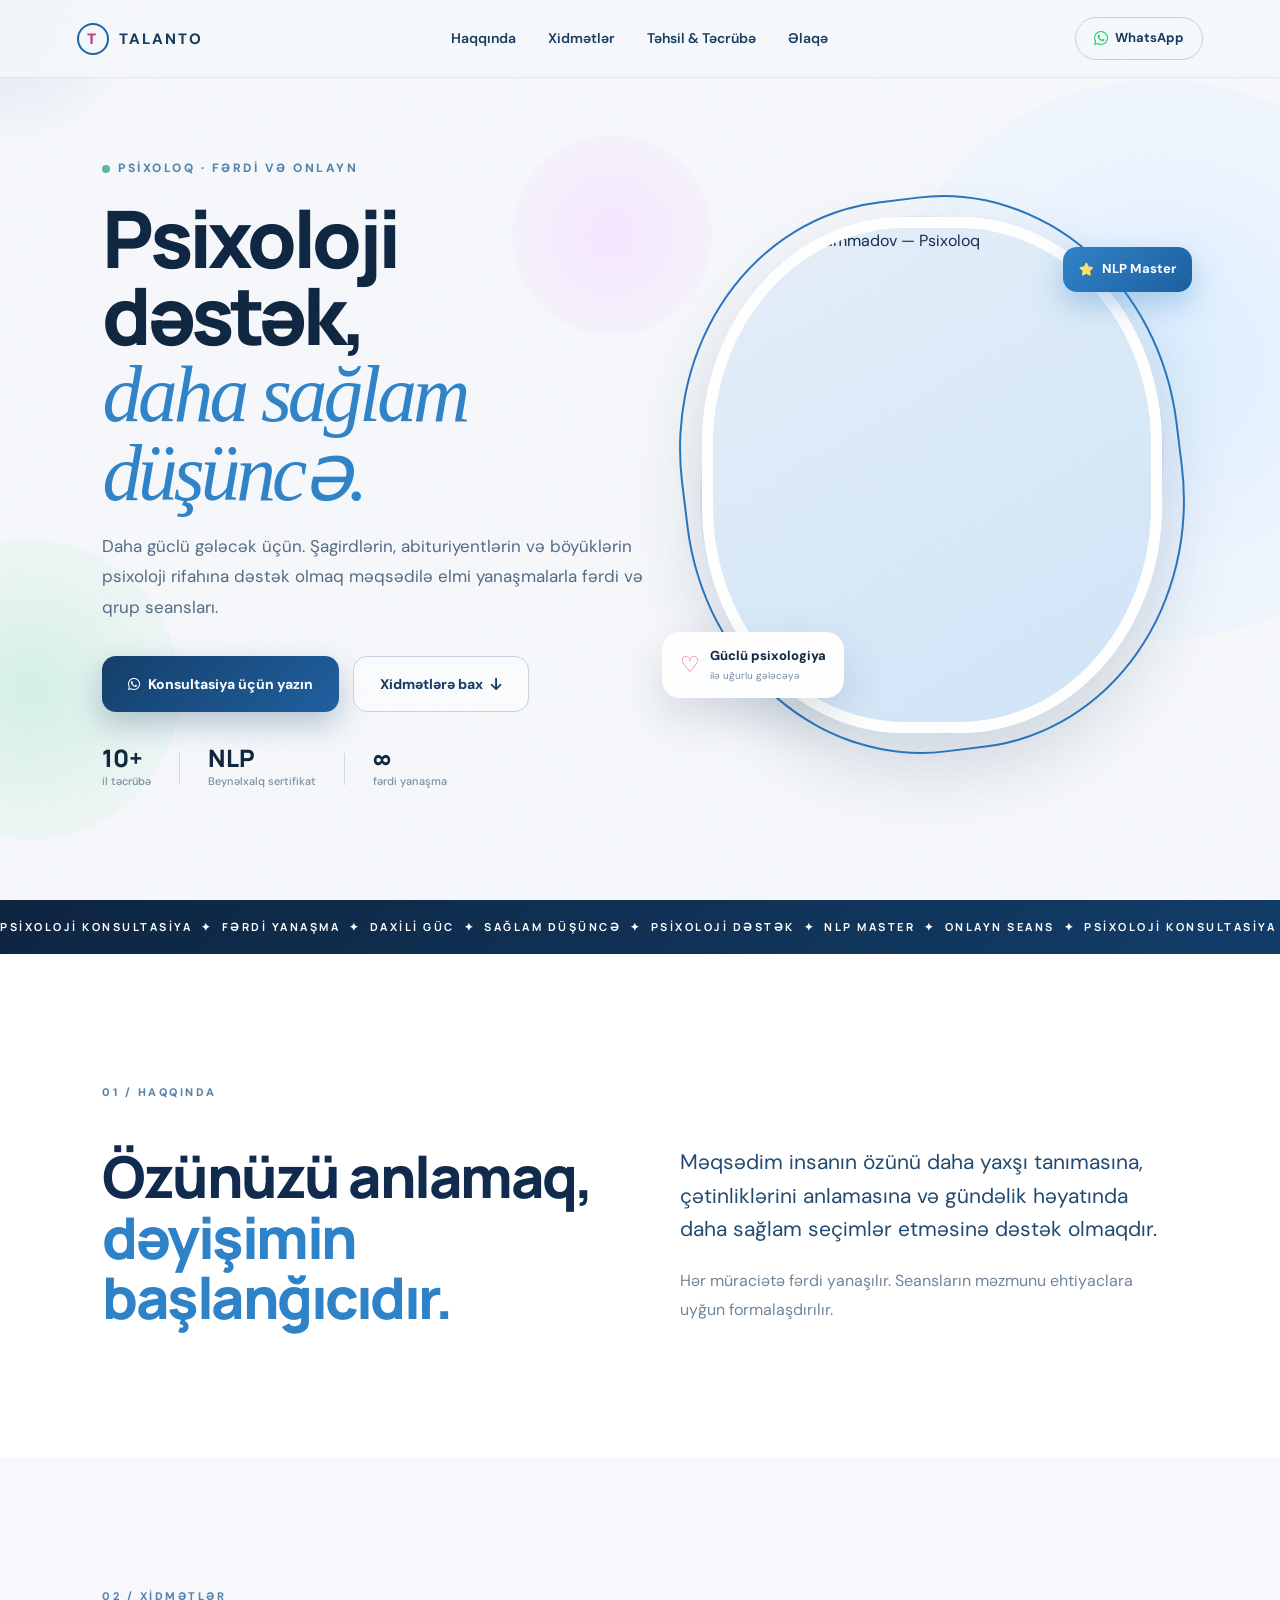
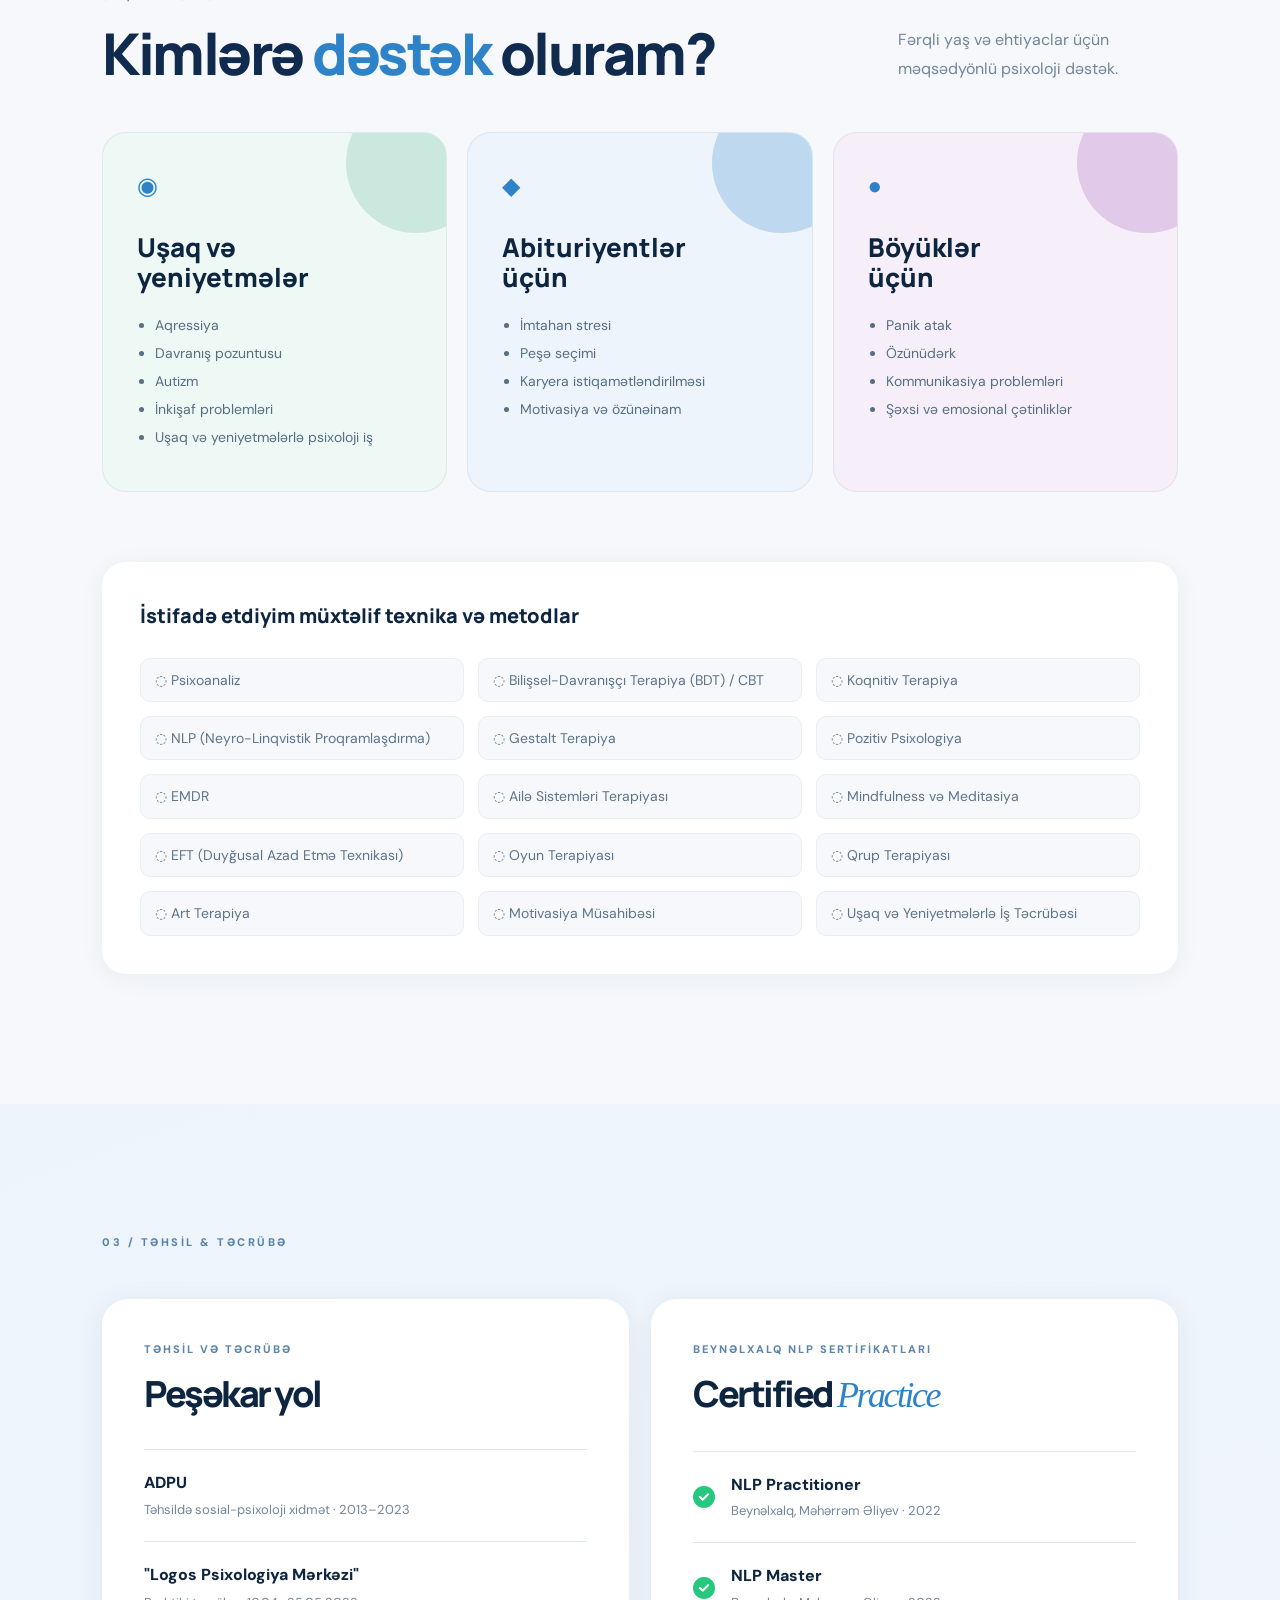
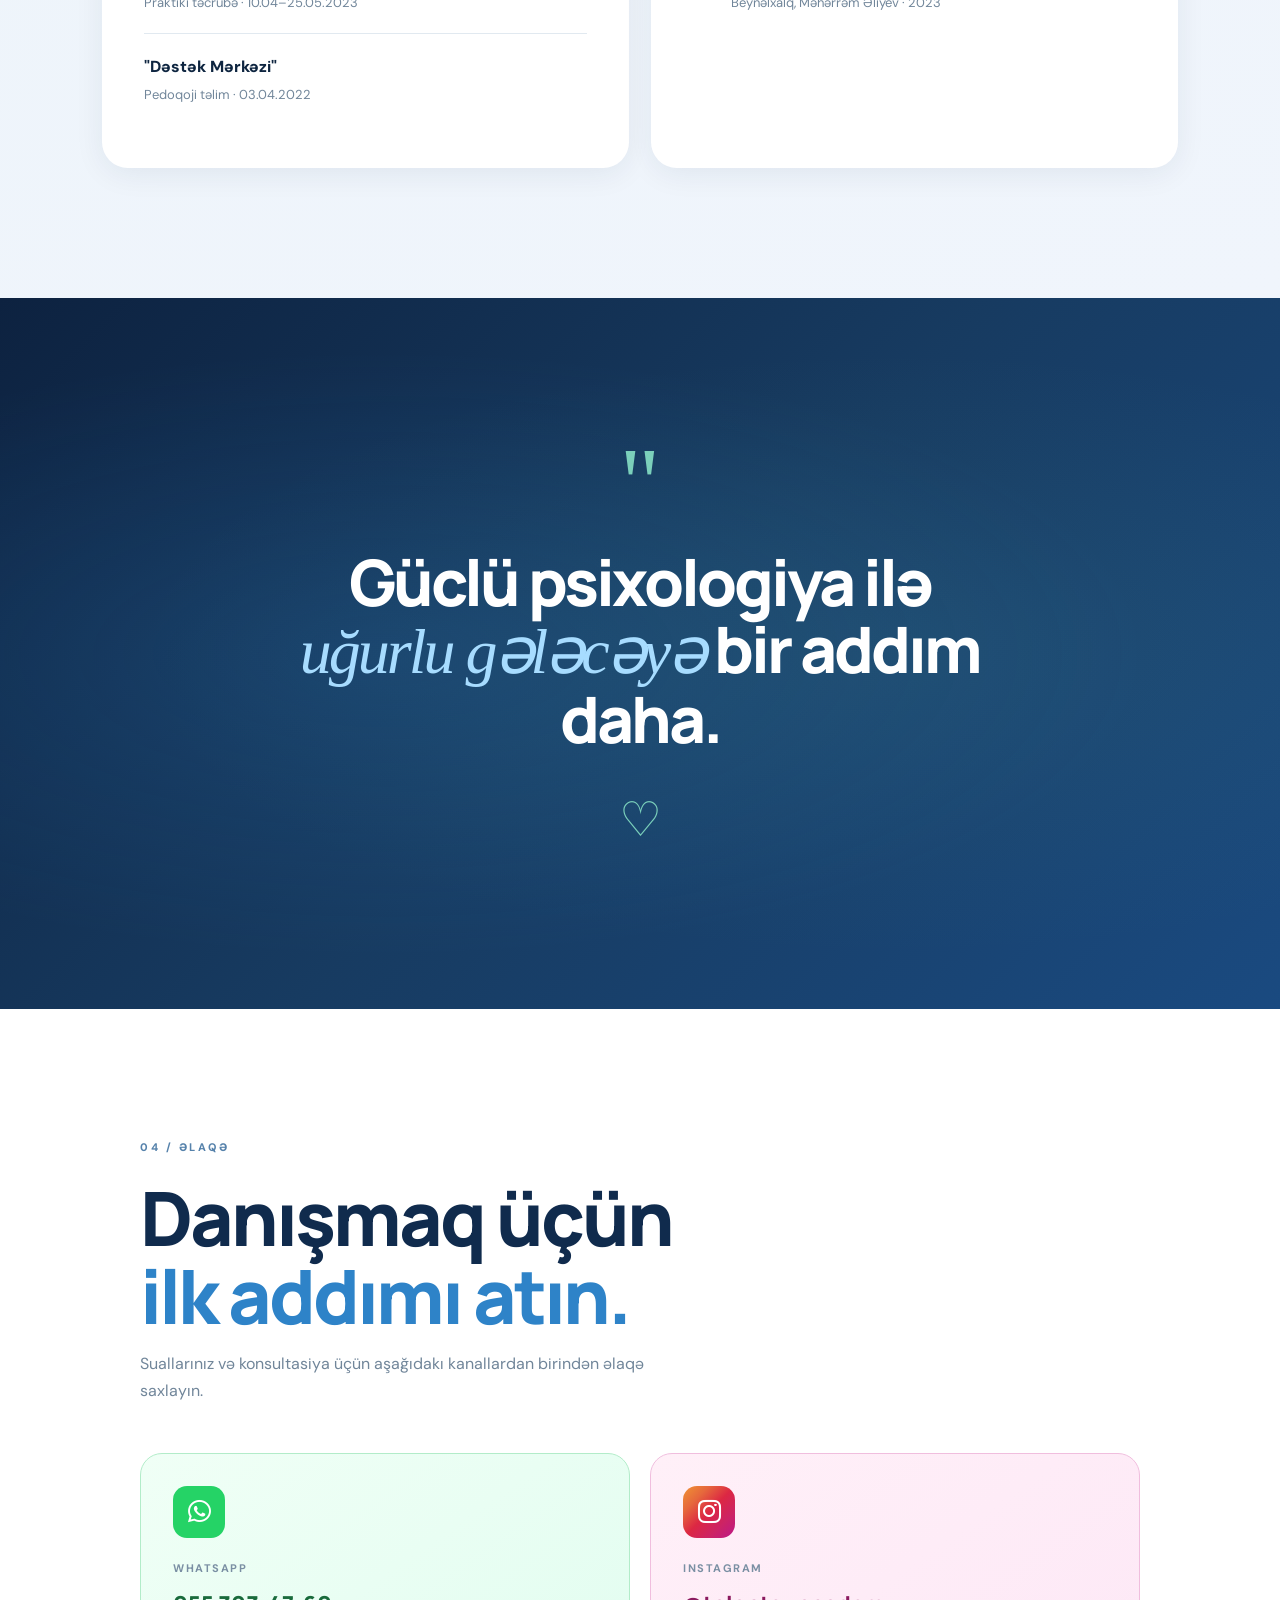
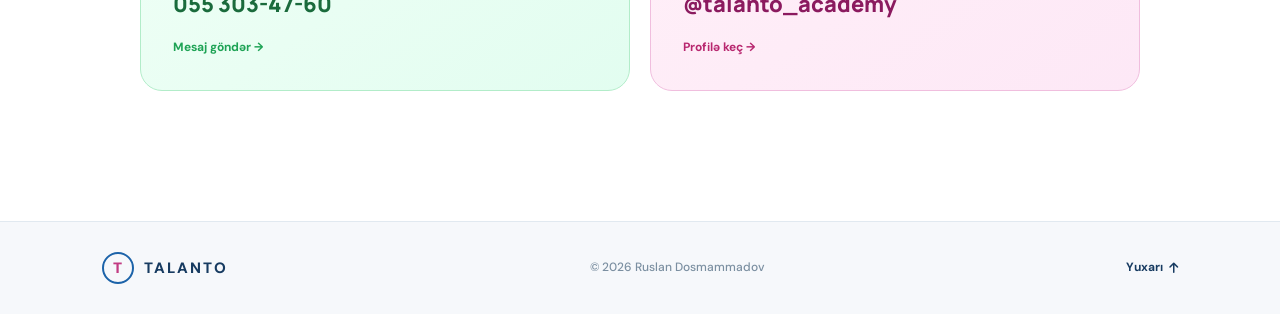
==== index.html @ dc9f8a30 "Add files via upload" ====
<!doctype html>
<html lang="az">

<head>
  <meta charset="utf-8">
  <meta name="viewport" content="width=device-width, initial-scale=1">
  <meta name="description" content="Ruslan Dosmammadov — Psixoloq. Fərdi, qrup və onlayn psixoloji konsultasiya.">
  <title>Ruslan Dosmammadov — Psixoloq</title>

  <!-- Fonts -->
  <link rel="preconnect" href="https://fonts.googleapis.com">
  <link rel="preconnect" href="https://fonts.gstatic.com" crossorigin>
  <link href="https://fonts.googleapis.com/css2?family=DM+Sans:ital,wght@0,400;0,500;0,600;0,700;1,400&family=Manrope:wght@500;600;700;800;900&display=swap" rel="stylesheet">

  <!-- Icons (Font Awesome CDN) -->
  <link rel="stylesheet" href="https://cdnjs.cloudflare.com/ajax/libs/font-awesome/6.5.1/css/all.min.css">

  <!-- Styles -->
  <link rel="stylesheet" href="./style.css">
</head>

<body>

  <!-- Cursor glow effect -->
  <div class="cursor-glow" aria-hidden="true"></div>

  <!-- Animated noise overlay -->
  <div class="noise" aria-hidden="true"></div>

  <!-- Floating particles -->
  <div class="particles" aria-hidden="true" id="particles"></div>

  <!-- ═══════════════════════════════════════════
       NAVIGATION
  ═══════════════════════════════════════════ -->
  <header class="nav" id="navbar">
    <a class="brand" href="#home">
      <span class="brand-mark">T</span>
      TALANTO
    </a>

    <nav class="nav-links">
      <a href="#haqqinda">Haqqında</a>
      <a href="#xidmetler">Xidmətlər</a>
      <a href="#tecrube">Təhsil &amp; Təcrübə</a>
      <a href="#elaqe">Əlaqə</a>
    </nav>

    <div class="nav-right">
      <a class="nav-cta" href="https://wa.me/994553034760" target="_blank" rel="noopener">
        <i class="fa-brands fa-whatsapp"></i>
        WhatsApp
      </a>
      <button class="menu-btn" aria-label="Menyu aç" id="menuBtn">
        <span></span>
        <span></span>
        <span></span>
      </button>
    </div>
  </header>

  <!-- Mobile nav drawer -->
  <div class="mobile-nav" id="mobileNav">
    <a href="#haqqinda" class="mob-link">Haqqında</a>
    <a href="#xidmetler" class="mob-link">Xidmətlər</a>
    <a href="#tecrube" class="mob-link">Təhsil &amp; Təcrübə</a>
    <a href="#elaqe" class="mob-link">Əlaqə</a>
    <a href="https://wa.me/994553034760" target="_blank" rel="noopener" class="mob-cta">
      <i class="fa-brands fa-whatsapp"></i> WhatsApp ilə yazın
    </a>
  </div>
  <div class="mobile-overlay" id="mobileOverlay"></div>

  <main id="home">

    <!-- ═══════════════════════════════════════════
         HERO SECTION
    ═══════════════════════════════════════════ -->
    <section class="hero">
      <!-- Background orbs -->
      <div class="hero-orb orb1" aria-hidden="true"></div>
      <div class="hero-orb orb2" aria-hidden="true"></div>
      <div class="hero-orb orb3" aria-hidden="true"></div>

      <!-- Text content -->
      <div class="hero-copy reveal">
        <p class="eyebrow">
          <span class="eyebrow-dot"></span>
          Psixoloq · Fərdi və onlayn
        </p>

        <h1>
          Psixoloji dəstək,<br>
          <em>daha sağlam düşüncə.</em>
        </h1>

        <p class="lead">
          Daha güclü gələcək üçün. Şagirdlərin, abituriyentlərin və böyüklərin
          psixoloji rifahına dəstək olmaq məqsədilə elmi yanaşmalarla
          fərdi və qrup seansları.
        </p>

        <div class="hero-actions">
          <a class="btn primary" href="https://wa.me/994553034760" target="_blank" rel="noopener">
            <i class="fa-brands fa-whatsapp"></i>
            Konsultasiya üçün yazın
          </a>
          <a class="btn ghost" href="#xidmetler">
            Xidmətlərə bax
            <i class="fa-solid fa-arrow-down"></i>
          </a>
        </div>

        <!-- Trust stats -->
        <div class="trust-row">
          <div class="trust-item">
            <strong>10+</strong>
            <span>il təcrübə</span>
          </div>
          <div class="trust-divider" aria-hidden="true"></div>
          <div class="trust-item">
            <strong>NLP</strong>
            <span>Beynəlxalq sertifikat</span>
          </div>
          <div class="trust-divider" aria-hidden="true"></div>
          <div class="trust-item">
            <strong>∞</strong>
            <span>fərdi yanaşma</span>
          </div>
        </div>
      </div>

      <!-- Portrait -->
      <div class="portrait-wrap reveal">
        <div class="portrait-ring" aria-hidden="true"></div>
        <div class="portrait-bg" aria-hidden="true"></div>
        <img src="./assets/ruslan.jpg" alt="Ruslan Dosmammadov — Psixoloq">

        <!-- Floating badge -->
        <div class="floating-card">
          <span class="floating-heart">♡</span>
          <div>
            <b>Güclü psixologiya</b>
            <small>ilə uğurlu gələcəyə</small>
          </div>
        </div>

        <!-- Second floating badge -->
        <div class="floating-card2">
          <i class="fa-solid fa-star"></i>
          <span>NLP Master</span>
        </div>
      </div>
    </section>

    <!-- ═══════════════════════════════════════════
         MARQUEE / TICKER
    ═══════════════════════════════════════════ -->
    <section class="marquee" aria-hidden="true">
      <div class="marquee-track">
        PSİXOLOJİ KONSULTASİYA &nbsp;✦&nbsp;
        FƏRDİ YANAŞMA &nbsp;✦&nbsp;
        DAXİLİ GÜC &nbsp;✦&nbsp;
        SAĞLAM DÜŞÜNCƏ &nbsp;✦&nbsp;
        PSİXOLOJİ DƏSTƏK &nbsp;✦&nbsp;
        NLP MASTER &nbsp;✦&nbsp;
        ONLAYN SEANS &nbsp;✦&nbsp;
        PSİXOLOJİ KONSULTASİYA &nbsp;✦&nbsp;
        FƏRDİ YANAŞMA &nbsp;✦&nbsp;
        DAXİLİ GÜC &nbsp;✦&nbsp;
        SAĞLAM DÜŞÜNCƏ &nbsp;✦&nbsp;
        PSİXOLOJİ DƏSTƏK &nbsp;✦&nbsp;
      </div>
    </section>

    <!-- ═══════════════════════════════════════════
         ABOUT / HAQQINDA
    ═══════════════════════════════════════════ -->
    <section class="section intro" id="haqqinda">
      <div class="section-tag">01 / Haqqında</div>

      <div class="intro-grid">
        <h2>
          Özünüzü anlamaq,<br>
          <span>dəyişimin başlanğıcıdır.</span>
        </h2>

        <div class="intro-text">
          <p class="big-text">
            Məqsədim insanın özünü daha yaxşı tanımasına, çətinliklərini
            anlamasına və gündəlik həyatında daha sağlam seçimlər etməsinə
            dəstək olmaqdır.
          </p>
          <p>
            Hər müraciətə fərdi yanaşılır. Seansların məzmunu ehtiyaclara
            uyğun formalaşdırılır.
          </p>
        </div>
      </div>
    </section>

    <!-- ═══════════════════════════════════════════
         SERVICES / XİDMƏTLƏR
    ═══════════════════════════════════════════ -->
    <section class="section services" id="xidmetler">
      <div class="section-head">
        <div>
          <div class="section-tag">02 / Xidmətlər</div>
          <h2>Kimlərə <span>dəstək</span> oluram?</h2>
        </div>
        <p>Fərqli yaş və ehtiyaclar üçün məqsədyönlü psixoloji dəstək.</p>
      </div>

      <!-- Audience cards -->
      <div class="audience-grid">

        <article class="audience green reveal">
          <span class="aud-icon">◉</span>
          <h3>Uşaq və<br>yeniyetmələr</h3>
          <ul>
            <li>Aqressiya</li>
            <li>Davranış pozuntusu</li>
            <li>Autizm</li>
            <li>İnkişaf problemləri</li>
            <li>Uşaq və yeniyetmələrlə psixoloji iş</li>
          </ul>
        </article>

        <article class="audience blue reveal">
          <span class="aud-icon">◆</span>
          <h3>Abituriyentlər<br>üçün</h3>
          <ul>
            <li>İmtahan stresi</li>
            <li>Peşə seçimi</li>
            <li>Karyera istiqamətləndirilməsi</li>
            <li>Motivasiya və özünəinam</li>
          </ul>
        </article>

        <article class="audience purple reveal">
          <span class="aud-icon">●</span>
          <h3>Böyüklər<br>üçün</h3>
          <ul>
            <li>Panik atak</li>
            <li>Özünüdərk</li>
            <li>Kommunikasiya problemləri</li>
            <li>Şəxsi və emosional çətinliklər</li>
          </ul>
        </article>

      </div>

      <!-- Methods list -->
      <div class="service-list reveal">
        <h3>İstifadə etdiyim müxtəlif texnika və metodlar</h3>
        <div class="methods">
          <span>◌ Psixoanaliz</span>
          <span>◌ Bilişsel-Davranışçı Terapiya (BDT) / CBT</span>
          <span>◌ Koqnitiv Terapiya</span>
          <span>◌ NLP (Neyro-Linqvistik Proqramlaşdırma)</span>
          <span>◌ Gestalt Terapiya</span>
          <span>◌ Pozitiv Psixologiya</span>
          <span>◌ EMDR</span>
          <span>◌ Ailə Sistemləri Terapiyası</span>
          <span>◌ Mindfulness və Meditasiya</span>
          <span>◌ EFT (Duyğusal Azad Etmə Texnikası)</span>
          <span>◌ Oyun Terapiyası</span>
          <span>◌ Qrup Terapiyası</span>
          <span>◌ Art Terapiya</span>
          <span>◌ Motivasiya Müsahibəsi</span>
          <span>◌ Uşaq və Yeniyetmələrlə İş Təcrübəsi</span>
        </div>
      </div>
    </section>

    <!-- ═══════════════════════════════════════════
         CREDENTIALS / TƏHSİL & TƏCRÜBƏ
    ═══════════════════════════════════════════ -->
    <section class="section credentials" id="tecrube">
      <div class="section-tag">03 / Təhsil &amp; Təcrübə</div>

      <div class="cred-grid">

        <!-- Education card -->
        <div class="cred-card reveal">
          <div class="card-label">Təhsil və təcrübə</div>
          <h2>Peşəkar yol</h2>

          <div class="timeline">
            <div class="timeline-item">
              <b>ADPU</b>
              <span>Təhsildə sosial-psixoloji xidmət · 2013–2023</span>
            </div>
            <div class="timeline-item">
              <b>"Logos Psixologiya Mərkəzi"</b>
              <span>Praktiki təcrübə · 10.04–25.05.2023</span>
            </div>
            <div class="timeline-item">
              <b>"Dəstək Mərkəzi"</b>
              <span>Pedoqoji təlim · 03.04.2022</span>
            </div>
          </div>
        </div>

        <!-- Certificates card -->
        <div class="cred-card certificate reveal">
          <div class="card-label">Beynəlxalq NLP sertifikatları</div>
          <h2>Certified <span>Practice</span></h2>

          <div class="cert">
            <i class="fa-solid fa-circle-check cert-check"></i>
            <div>
              <b>NLP Practitioner</b>
              <span>Beynəlxalq, Məhərrəm Əliyev · 2022</span>
            </div>
          </div>

          <div class="cert">
            <i class="fa-solid fa-circle-check cert-check"></i>
            <div>
              <b>NLP Master</b>
              <span>Beynəlxalq, Məhərrəm Əliyev · 2023</span>
            </div>
          </div>
        </div>

      </div>
    </section>

    <!-- ═══════════════════════════════════════════
         QUOTE SECTION
    ═══════════════════════════════════════════ -->
    <section class="quote">
      <div class="quote-mark" aria-hidden="true">"</div>
      <h2>
        Güclü psixologiya ilə<br>
        <em>uğurlu gələcəyə</em> bir addım daha.
      </h2>
      <div class="heart" aria-hidden="true">♡</div>
    </section>

    <!-- ═══════════════════════════════════════════
         CONTACT / ƏLAQƏ
    ═══════════════════════════════════════════ -->
    <section class="contact" id="elaqe">
      <div class="contact-inner">
        <div class="section-tag">04 / Əlaqə</div>

        <h2>
          Danışmaq üçün<br>
          <span>ilk addımı atın.</span>
        </h2>

        <p>
          Suallarınız və konsultasiya üçün aşağıdakı kanallardan birindən
          əlaqə saxlayın.
        </p>

        <!-- Contact cards -->
        <div class="contact-cards">

          <!-- WhatsApp -->
          <a
            href="https://wa.me/994553034760"
            target="_blank"
            rel="noopener"
            class="contact-card whatsapp-card"
            id="whatsappCard"
          >
            <div class="cc-icon">
              <i class="fa-brands fa-whatsapp"></i>
            </div>
            <small>WhatsApp</small>
            <strong>055 303-47-60</strong>
            <b>Mesaj göndər →</b>
          </a>

          <!-- Instagram -->
          <a
            href="https://instagram.com/talanto_academy"
            target="_blank"
            rel="noopener"
            class="contact-card instagram-card"
            id="instagramCard"
          >
            <div class="cc-icon">
              <i class="fa-brands fa-instagram"></i>
            </div>
            <small>Instagram</small>
            <strong>@talanto_academy</strong>
            <b>Profilə keç →</b>
          </a>

        </div>
      </div>
    </section>

  </main>

  <!-- ═══════════════════════════════════════════
       FOOTER
  ═══════════════════════════════════════════ -->
  <footer>
    <div class="brand">
      <span class="brand-mark">T</span>
      TALANTO
    </div>
    <span>© 2026 Ruslan Dosmammadov</span>
    <a href="#home" class="back-top">
      Yuxarı <i class="fa-solid fa-arrow-up"></i>
    </a>
  </footer>

  <!-- Scripts -->
  <script src="./script.js"></script>

</body>
</html>
---- style.css ----
/* ════════════════════════════════════════════════
   RESET & BASE
════════════════════════════════════════════════ */
*,
*::before,
*::after {
  box-sizing: border-box;
  margin: 0;
  padding: 0;
}

html {
  scroll-behavior: smooth;
}

body {
  background: #f6f8fb;
  color: #102b4d;
  font-family: "DM Sans", sans-serif;
  overflow-x: hidden;
  line-height: 1.6;
}

img {
  max-width: 100%;
  display: block;
}

a {
  text-decoration: none;
}

ul {
  list-style: none;
}

/* ════════════════════════════════════════════════
   NOISE OVERLAY
════════════════════════════════════════════════ */
.noise {
  position: fixed;
  inset: 0;
  pointer-events: none;
  opacity: 0.035;
  z-index: 20;
  background-image: url("data:image/svg+xml,%3Csvg xmlns='http://www.w3.org/2000/svg' width='180' height='180'%3E%3Cfilter id='n'%3E%3CfeTurbulence type='fractalNoise' baseFrequency='.9' numOctaves='4' stitchTiles='stitch'/%3E%3C/filter%3E%3Crect width='100%25' height='100%25' filter='url(%23n)'/%3E%3C/svg%3E");
}

/* ════════════════════════════════════════════════
   CURSOR GLOW
════════════════════════════════════════════════ */
.cursor-glow {
  position: fixed;
  width: 320px;
  height: 320px;
  border-radius: 50%;
  background: radial-gradient(circle, rgba(36, 104, 189, 0.14), transparent 65%);
  pointer-events: none;
  transform: translate(-50%, -50%);
  z-index: 1;
  transition: left 0.06s, top 0.06s;
}

/* ════════════════════════════════════════════════
   PARTICLES
════════════════════════════════════════════════ */
.particles {
  position: fixed;
  inset: 0;
  pointer-events: none;
  z-index: 0;
  overflow: hidden;
}

.particle {
  position: absolute;
  border-radius: 50%;
  opacity: 0;
  animation: particleFade var(--dur) ease-in-out var(--delay) infinite;
}

@keyframes particleFade {
  0%, 100% { opacity: 0; transform: translateY(0) scale(0.5); }
  50%       { opacity: 0.35; transform: translateY(-60px) scale(1); }
}

/* ════════════════════════════════════════════════
   NAVIGATION
════════════════════════════════════════════════ */
.nav {
  height: 78px;
  display: flex;
  align-items: center;
  justify-content: space-between;
  padding: 0 6vw;
  position: fixed;
  top: 0;
  width: 100%;
  z-index: 100;
  background: rgba(246, 248, 251, 0.82);
  backdrop-filter: blur(20px);
  -webkit-backdrop-filter: blur(20px);
  border-bottom: 1px solid rgba(16, 43, 77, 0.08);
  transition: background 0.4s, box-shadow 0.4s;
}

.nav.scrolled {
  background: rgba(246, 248, 251, 0.96);
  box-shadow: 0 4px 30px rgba(16, 43, 77, 0.08);
}

/* Brand */
.brand {
  display: flex;
  align-items: center;
  gap: 10px;
  font-weight: 800;
  letter-spacing: 2px;
  color: #173b61;
  text-decoration: none;
  font-size: 15px;
}

.brand-mark {
  display: grid;
  place-items: center;
  width: 32px;
  height: 32px;
  border: 2px solid #1c63a9;
  border-radius: 50%;
  color: #c23c83;
  font-weight: 900;
  font-size: 15px;
  flex-shrink: 0;
}

/* Nav links */
.nav-links {
  display: flex;
  gap: 32px;
}

.nav-links a {
  color: #173b61;
  font-size: 14px;
  font-weight: 600;
  position: relative;
  transition: color 0.2s;
}

.nav-links a::after {
  content: "";
  position: absolute;
  left: 0;
  bottom: -3px;
  width: 0;
  height: 2px;
  background: #2e83c8;
  border-radius: 2px;
  transition: width 0.3s;
}

.nav-links a:hover {
  color: #2e83c8;
}

.nav-links a:hover::after {
  width: 100%;
}

/* Nav right */
.nav-right {
  display: flex;
  align-items: center;
  gap: 14px;
}

.nav-cta {
  display: flex;
  align-items: center;
  gap: 7px;
  padding: 10px 18px;
  border: 1.5px solid #bed0e4;
  border-radius: 30px;
  color: #173b61;
  font-size: 13px;
  font-weight: 700;
  transition: all 0.3s;
}

.nav-cta i {
  color: #25d366;
  font-size: 16px;
}

.nav-cta:hover {
  background: #25d366;
  border-color: #25d366;
  color: #fff;
  transform: translateY(-2px);
  box-shadow: 0 6px 20px rgba(37, 211, 102, 0.35);
}

.nav-cta:hover i {
  color: #fff;
}

/* Hamburger button */
.menu-btn {
  display: none;
  flex-direction: column;
  justify-content: center;
  gap: 5px;
  width: 36px;
  height: 36px;
  background: none;
  border: none;
  cursor: pointer;
  padding: 4px;
}

.menu-btn span {
  display: block;
  height: 2px;
  background: #173b61;
  border-radius: 2px;
  transition: all 0.3s;
  transform-origin: center;
}

.menu-btn.active span:nth-child(1) {
  transform: translateY(7px) rotate(45deg);
}

.menu-btn.active span:nth-child(2) {
  opacity: 0;
  transform: scaleX(0);
}

.menu-btn.active span:nth-child(3) {
  transform: translateY(-7px) rotate(-45deg);
}

/* ════════════════════════════════════════════════
   MOBILE NAV DRAWER
════════════════════════════════════════════════ */
.mobile-nav {
  position: fixed;
  top: 0;
  right: -100%;
  width: min(320px, 85vw);
  height: 100%;
  background: #fff;
  z-index: 200;
  display: flex;
  flex-direction: column;
  padding: 100px 36px 40px;
  gap: 6px;
  transition: right 0.4s cubic-bezier(0.4, 0, 0.2, 1);
  box-shadow: -20px 0 60px rgba(16, 43, 77, 0.12);
}

.mobile-nav.open {
  right: 0;
}

.mob-link {
  color: #173b61;
  font-size: 20px;
  font-weight: 700;
  padding: 14px 0;
  border-bottom: 1px solid #eef2f7;
  transition: color 0.2s, padding-left 0.2s;
}

.mob-link:hover {
  color: #2e83c8;
  padding-left: 8px;
}

.mob-cta {
  display: flex;
  align-items: center;
  gap: 10px;
  margin-top: 28px;
  padding: 16px 24px;
  background: #25d366;
  color: #fff;
  font-weight: 800;
  border-radius: 14px;
  font-size: 15px;
  transition: transform 0.2s, box-shadow 0.2s;
}

.mob-cta:hover {
  transform: translateY(-2px);
  box-shadow: 0 8px 24px rgba(37, 211, 102, 0.4);
}

.mobile-overlay {
  position: fixed;
  inset: 0;
  background: rgba(16, 43, 77, 0.4);
  z-index: 150;
  opacity: 0;
  pointer-events: none;
  transition: opacity 0.4s;
  backdrop-filter: blur(4px);
}

.mobile-overlay.show {
  opacity: 1;
  pointer-events: all;
}

/* ════════════════════════════════════════════════
   HERO
════════════════════════════════════════════════ */
.hero {
  min-height: 100svh;
  padding: 150px 8vw 100px;
  display: grid;
  grid-template-columns: 1fr 0.9fr;
  align-items: center;
  gap: 40px;
  position: relative;
  overflow: hidden;
}

/* Orbs */
.hero-orb {
  position: absolute;
  border-radius: 50%;
  pointer-events: none;
}

.orb1 {
  width: 560px;
  height: 560px;
  background: radial-gradient(circle, #dceeff, #edf5ff, transparent);
  right: -160px;
  top: 80px;
  animation: orbFloat 8s ease-in-out infinite;
}

.orb2 {
  width: 300px;
  height: 300px;
  background: radial-gradient(circle, #d4f0e8, #e8f5f1, transparent);
  left: -120px;
  bottom: 60px;
  animation: orbFloat 6s ease-in-out 2s infinite;
}

.orb3 {
  width: 200px;
  height: 200px;
  background: radial-gradient(circle, #f5e6ff, transparent);
  left: 40%;
  top: 15%;
  animation: orbFloat 10s ease-in-out 4s infinite;
}

@keyframes orbFloat {
  0%, 100% { transform: translateY(0) scale(1); }
  50%       { transform: translateY(-24px) scale(1.04); }
}

/* Hero copy */
.hero-copy {
  position: relative;
  z-index: 2;
}

.eyebrow {
  display: flex;
  align-items: center;
  gap: 8px;
  font-size: 12px;
  text-transform: uppercase;
  letter-spacing: 2.5px;
  font-weight: 800;
  color: #5682ab;
}

.eyebrow-dot {
  width: 8px;
  height: 8px;
  background: #5db69b;
  border-radius: 50%;
  animation: pulse 2s ease-in-out infinite;
  flex-shrink: 0;
}

@keyframes pulse {
  0%, 100% { box-shadow: 0 0 0 0 rgba(93, 182, 155, 0.5); }
  50%       { box-shadow: 0 0 0 8px rgba(93, 182, 155, 0); }
}

.hero h1 {
  font-family: "Manrope", sans-serif;
  font-size: clamp(46px, 6.2vw, 86px);
  font-weight: 900;
  line-height: 0.96;
  letter-spacing: -4px;
  margin: 22px 0 20px;
  color: #0e2540;
}

.hero h1 em,
.quote em {
  font-family: Georgia, "Times New Roman", serif;
  font-weight: 400;
  font-style: italic;
  color: #2e83c8;
}

.lead {
  max-width: 600px;
  font-size: 17px;
  line-height: 1.78;
  color: #536b83;
}

/* Hero buttons */
.hero-actions {
  display: flex;
  gap: 14px;
  margin: 34px 0;
  flex-wrap: wrap;
}

.btn {
  display: inline-flex;
  align-items: center;
  gap: 8px;
  padding: 16px 26px;
  border-radius: 14px;
  font-weight: 800;
  font-size: 14px;
  transition: all 0.3s cubic-bezier(0.34, 1.56, 0.64, 1);
  position: relative;
  overflow: hidden;
}

.btn::after {
  content: "";
  position: absolute;
  inset: 0;
  background: rgba(255, 255, 255, 0.1);
  opacity: 0;
  transition: opacity 0.3s;
}

.btn:hover::after {
  opacity: 1;
}

.btn.primary {
  background: linear-gradient(135deg, #123d69 0%, #1e5fa0 100%);
  color: #fff;
  box-shadow: 0 12px 30px rgba(18, 61, 105, 0.28);
}

.btn.primary:hover {
  transform: translateY(-4px) scale(1.02);
  box-shadow: 0 20px 40px rgba(18, 61, 105, 0.38);
}

.btn.ghost {
  border: 1.5px solid #c4d2df;
  color: #173b61;
  background: rgba(255, 255, 255, 0.6);
  backdrop-filter: blur(10px);
}

.btn.ghost:hover {
  transform: translateY(-4px);
  border-color: #2e83c8;
  color: #2e83c8;
  background: rgba(46, 131, 200, 0.06);
}

/* Trust row */
.trust-row {
  display: flex;
  align-items: center;
  gap: 28px;
  flex-wrap: wrap;
}

.trust-item {
  display: flex;
  flex-direction: column;
}

.trust-item strong {
  font-family: "Manrope", sans-serif;
  font-size: 24px;
  font-weight: 900;
  color: #0e2540;
  line-height: 1;
}

.trust-item span {
  font-size: 11px;
  color: #7990a4;
  font-weight: 500;
  margin-top: 3px;
}

.trust-divider {
  width: 1px;
  height: 32px;
  background: #d0dbe8;
  flex-shrink: 0;
}

/* Portrait */
.portrait-wrap {
  position: relative;
  z-index: 2;
  width: min(460px, 100%);
  justify-self: center;
  aspect-ratio: 1 / 1.12;
}

.portrait-bg {
  position: absolute;
  inset: 0;
  border-radius: 46%;
  background: linear-gradient(145deg, #e6eff9, #cfe5f8);
  transform: rotate(5deg);
}

.portrait-wrap img {
  width: 100%;
  height: 100%;
  object-fit: cover;
  object-position: center top;
  border-radius: 44%;
  position: relative;
  z-index: 1;
  border: 11px solid #fff;
  box-shadow: 0 30px 70px rgba(24, 61, 96, 0.18);
  transition: transform 0.6s cubic-bezier(0.34, 1.56, 0.64, 1);
}

.portrait-wrap:hover img {
  transform: scale(1.02);
}

.portrait-ring {
  position: absolute;
  inset: -20px;
  border: 2px solid #2774bd;
  border-radius: 46%;
  transform: rotate(-7deg);
  z-index: 3;
  animation: ringRotate 12s linear infinite;
}

@keyframes ringRotate {
  to { transform: rotate(353deg); }
}

/* Floating card 1 */
.floating-card {
  position: absolute;
  z-index: 4;
  bottom: 35px;
  left: -40px;
  background: #fff;
  border-radius: 18px;
  padding: 14px 18px;
  display: flex;
  gap: 10px;
  align-items: center;
  box-shadow: 0 18px 45px rgba(16, 43, 77, 0.14);
  animation: floatCard 4s ease-in-out infinite;
}

.floating-card div {
  display: flex;
  flex-direction: column;
}

.floating-card b {
  font-size: 13px;
  font-weight: 800;
  color: #0e2540;
}

.floating-card small {
  font-size: 10px;
  color: #7890a5;
  margin-top: 1px;
}

.floating-heart {
  font-size: 22px;
  color: #e86b8a;
  animation: heartBeat 1.8s ease-in-out infinite;
}

@keyframes heartBeat {
  0%, 100% { transform: scale(1); }
  25%       { transform: scale(1.2); }
  50%       { transform: scale(1); }
  75%       { transform: scale(1.15); }
}

@keyframes floatCard {
  0%, 100% { transform: translateY(0); }
  50%       { transform: translateY(-10px); }
}

/* Floating card 2 */
.floating-card2 {
  position: absolute;
  z-index: 4;
  top: 30px;
  right: -30px;
  background: linear-gradient(135deg, #2e83c8, #1a5ea0);
  color: #fff;
  border-radius: 14px;
  padding: 12px 16px;
  display: flex;
  align-items: center;
  gap: 8px;
  font-size: 13px;
  font-weight: 800;
  box-shadow: 0 12px 30px rgba(46, 131, 200, 0.35);
  animation: floatCard 5s ease-in-out 1s infinite;
}

.floating-card2 i {
  color: #ffe066;
}

/* ════════════════════════════════════════════════
   MARQUEE
════════════════════════════════════════════════ */
.marquee {
  overflow: hidden;
  background: linear-gradient(135deg, #0e2540 0%, #123d69 100%);
  color: #fff;
  padding: 18px 0;
  font-family: "Manrope", sans-serif;
  font-size: 11px;
  font-weight: 700;
  letter-spacing: 2.5px;
  white-space: nowrap;
}

.marquee-track {
  display: inline-block;
  animation: marquee 30s linear infinite;
}

@keyframes marquee {
  from { transform: translateX(0); }
  to   { transform: translateX(-50%); }
}

/* ════════════════════════════════════════════════
   SHARED SECTION STYLES
════════════════════════════════════════════════ */
.section {
  padding: 130px 8vw;
}

.section-tag {
  font-size: 11px;
  text-transform: uppercase;
  letter-spacing: 2.5px;
  font-weight: 800;
  color: #5682ab;
  margin-bottom: 18px;
}

.section h2,
.intro h2 {
  font-family: "Manrope", sans-serif;
  font-size: clamp(36px, 4.5vw, 60px);
  font-weight: 900;
  line-height: 1.05;
  letter-spacing: -2.5px;
}

.section h2 span,
.intro h2 span,
.contact h2 span {
  color: #2e83c8;
}

/* ════════════════════════════════════════════════
   ABOUT / INTRO
════════════════════════════════════════════════ */
.intro {
  background: #fff;
}

.intro-grid {
  display: grid;
  grid-template-columns: 1fr 1fr;
  gap: 80px;
  margin-top: 45px;
  align-items: start;
}

.big-text {
  font-size: 21px;
  line-height: 1.6;
  color: #234a70;
  margin-bottom: 20px;
}

.intro-text p:not(.big-text) {
  line-height: 1.8;
  color: #71869a;
}

/* ════════════════════════════════════════════════
   SERVICES
════════════════════════════════════════════════ */
.section-head {
  display: flex;
  justify-content: space-between;
  align-items: flex-end;
  margin-bottom: 48px;
  gap: 20px;
}

.section-head > p {
  max-width: 280px;
  line-height: 1.8;
  color: #71869a;
}

/* Audience grid */
.audience-grid {
  display: grid;
  grid-template-columns: repeat(3, 1fr);
  gap: 20px;
}

.audience {
  padding: 34px;
  border-radius: 24px;
  min-height: 360px;
  border: 1px solid rgba(16, 43, 77, 0.07);
  transition: all 0.4s cubic-bezier(0.34, 1.56, 0.64, 1);
  position: relative;
  overflow: hidden;
}

.audience::before {
  content: "";
  position: absolute;
  top: -40px;
  right: -40px;
  width: 140px;
  height: 140px;
  border-radius: 50%;
  opacity: 0.25;
  transition: all 0.5s;
}

.audience:hover {
  transform: translateY(-10px);
  box-shadow: 0 30px 60px rgba(16, 43, 77, 0.12);
}

.green { background: #eef8f4; }
.green::before { background: #5db69b; }

.blue { background: #edf4fc; }
.blue::before { background: #2e83c8; }

.purple { background: #f6eff9; }
.purple::before { background: #9b59b6; }

.aud-icon {
  font-size: 24px;
  color: #2e83c8;
  display: block;
  margin-bottom: 4px;
}

.audience h3 {
  font-family: "Manrope", sans-serif;
  font-size: 26px;
  font-weight: 900;
  margin: 28px 0 18px;
  color: #0e2540;
  line-height: 1.15;
}

.audience ul {
  padding-left: 18px;
  list-style: disc;
  line-height: 2;
  color: #566e84;
  font-size: 14px;
}

/* Methods */
.service-list {
  margin-top: 70px;
  padding: 38px;
  background: #fff;
  border-radius: 24px;
  box-shadow: 0 4px 24px rgba(16, 43, 77, 0.06);
}

.service-list h3 {
  font-family: "Manrope", sans-serif;
  font-size: 20px;
  font-weight: 800;
  margin-bottom: 26px;
  color: #0e2540;
}

.methods {
  display: grid;
  grid-template-columns: repeat(3, 1fr);
  gap: 14px;
  color: #5d748b;
  font-size: 14px;
  line-height: 1.6;
}

.methods span {
  padding: 10px 14px;
  background: #f6f8fb;
  border-radius: 10px;
  border: 1px solid #e8eef4;
  transition: all 0.25s;
}

.methods span:hover {
  background: #e8f4ff;
  border-color: #b8d8f0;
  color: #1a5ea0;
  transform: translateX(4px);
}

/* ════════════════════════════════════════════════
   CREDENTIALS
════════════════════════════════════════════════ */
.credentials {
  background: linear-gradient(160deg, #edf4fa 0%, #f0f5fc 100%);
}

.cred-grid {
  display: grid;
  grid-template-columns: 1fr 1fr;
  gap: 22px;
  margin-top: 48px;
}

.cred-card {
  background: #fff;
  padding: 42px;
  border-radius: 26px;
  min-height: 420px;
  box-shadow: 0 6px 30px rgba(16, 43, 77, 0.07);
  transition: transform 0.4s, box-shadow 0.4s;
}

.cred-card:hover {
  transform: translateY(-6px);
  box-shadow: 0 20px 50px rgba(16, 43, 77, 0.12);
}

.card-label {
  text-transform: uppercase;
  letter-spacing: 2px;
  color: #5c85a7;
  font-size: 11px;
  font-weight: 800;
}

.cred-card h2 {
  font-family: "Manrope", sans-serif;
  font-size: 36px;
  font-weight: 900;
  margin: 16px 0 36px;
  color: #0e2540;
}

/* Timeline */
.timeline-item {
  padding: 20px 0;
  border-top: 1px solid #e1e9f0;
  display: flex;
  flex-direction: column;
  gap: 5px;
}

.timeline-item b {
  font-weight: 800;
  color: #0e2540;
}

.timeline-item span {
  font-size: 13px;
  color: #71869a;
}

/* Certs */
.certificate h2 span {
  font-family: Georgia, serif;
  font-weight: 400;
  font-style: italic;
  color: #2e83c8;
}

.cert {
  padding: 20px 0;
  border-top: 1px solid #e1e9f0;
  display: flex;
  align-items: center;
  gap: 16px;
}

.cert-check {
  color: #25c87e;
  font-size: 22px;
  flex-shrink: 0;
}

.cert div {
  display: flex;
  flex-direction: column;
  gap: 4px;
}

.cert b {
  font-weight: 800;
  color: #0e2540;
}

.cert span {
  font-size: 13px;
  color: #71869a;
}

/* ════════════════════════════════════════════════
   QUOTE
════════════════════════════════════════════════ */
.quote {
  padding: 150px 8vw;
  text-align: center;
  background: linear-gradient(135deg, #0d2240 0%, #173b61 50%, #1a4a80 100%);
  color: #fff;
  position: relative;
  overflow: hidden;
}

.quote::before {
  content: "";
  position: absolute;
  inset: 0;
  background: radial-gradient(ellipse at 30% 50%, rgba(46, 131, 200, 0.2), transparent 60%),
              radial-gradient(ellipse at 70% 50%, rgba(93, 182, 155, 0.1), transparent 60%);
}

.quote-mark {
  font-size: 100px;
  font-family: Georgia, serif;
  line-height: 0.7;
  color: #7bd0bb;
  position: relative;
  z-index: 1;
}

.quote h2 {
  font-family: "Manrope", sans-serif;
  font-size: clamp(38px, 5vw, 68px);
  font-weight: 900;
  letter-spacing: -3px;
  line-height: 1.05;
  margin: 30px auto 0;
  max-width: 800px;
  position: relative;
  z-index: 1;
}

.quote h2 em {
  color: #a7dcff;
}

.heart {
  font-size: 48px;
  color: #7bd0bb;
  margin-top: 30px;
  display: block;
  position: relative;
  z-index: 1;
  animation: heartBeat 2.2s ease-in-out infinite;
}

/* ════════════════════════════════════════════════
   CONTACT
════════════════════════════════════════════════ */
.contact {
  padding: 130px 8vw;
  background: #fff;
}

.contact-inner {
  max-width: 1000px;
  margin: auto;
}

.contact h2 {
  font-family: "Manrope", sans-serif;
  font-size: clamp(42px, 6vw, 75px);
  font-weight: 900;
  letter-spacing: -3px;
  line-height: 1.05;
  margin: 22px 0 14px;
}

.contact > .contact-inner > p {
  color: #71869a;
  max-width: 520px;
  line-height: 1.7;
}

/* Contact cards */
.contact-cards {
  display: grid;
  grid-template-columns: 1fr 1fr;
  gap: 20px;
  margin-top: 48px;
}

.contact-card {
  border-radius: 22px;
  padding: 32px;
  display: flex;
  flex-direction: column;
  gap: 6px;
  transition: all 0.4s cubic-bezier(0.34, 1.56, 0.64, 1);
  position: relative;
  overflow: hidden;
  border: 1.5px solid transparent;
}

.contact-card:hover {
  transform: translateY(-8px);
}

/* WhatsApp card */
.whatsapp-card {
  background: linear-gradient(145deg, #f0fff6, #e2fdf0);
  border-color: #b2ecc9;
}

.whatsapp-card:hover {
  box-shadow: 0 24px 50px rgba(37, 211, 102, 0.2);
  border-color: #25d366;
}

/* Instagram card */
.instagram-card {
  background: linear-gradient(145deg, #fff0f8, #fde8f6);
  border-color: #f0bede;
}

.instagram-card:hover {
  box-shadow: 0 24px 50px rgba(194, 60, 131, 0.18);
  border-color: #c23c83;
}

/* Card icon */
.cc-icon {
  width: 52px;
  height: 52px;
  border-radius: 14px;
  display: grid;
  place-items: center;
  font-size: 26px;
  margin-bottom: 16px;
  transition: transform 0.35s cubic-bezier(0.34, 1.56, 0.64, 1);
}

.contact-card:hover .cc-icon {
  transform: scale(1.15) rotate(-5deg);
}

.whatsapp-card .cc-icon {
  background: #25d366;
  color: #fff;
}

.instagram-card .cc-icon {
  background: linear-gradient(135deg, #f09433, #e6683c, #dc2743, #cc2366, #bc1888);
  color: #fff;
}

.contact-card small {
  font-size: 11px;
  color: #7a8fa3;
  text-transform: uppercase;
  letter-spacing: 1.5px;
  font-weight: 700;
}

.contact-card strong {
  font-family: "Manrope", sans-serif;
  font-size: 22px;
  font-weight: 900;
  color: #0e2540;
  margin: 4px 0 10px;
}

.whatsapp-card strong { color: #1a6b3c; }
.instagram-card strong { color: #8b1a5f; }

.contact-card b {
  font-size: 12px;
  font-weight: 700;
  margin-top: auto;
  transition: letter-spacing 0.3s;
}

.whatsapp-card b { color: #1ea355; }
.instagram-card b { color: #b8276f; }

.contact-card:hover b {
  letter-spacing: 0.5px;
}

/* ════════════════════════════════════════════════
   FOOTER
════════════════════════════════════════════════ */
footer {
  display: flex;
  justify-content: space-between;
  align-items: center;
  padding: 30px 8vw;
  background: #f6f8fb;
  border-top: 1px solid #e1e9f0;
  color: #7b8fa1;
  font-size: 12px;
  font-weight: 500;
  gap: 16px;
  flex-wrap: wrap;
}

.back-top {
  display: flex;
  align-items: center;
  gap: 6px;
  color: #173b61;
  font-weight: 700;
  font-size: 12px;
  transition: all 0.3s;
}

.back-top:hover {
  color: #2e83c8;
  transform: translateY(-2px);
}

/* ════════════════════════════════════════════════
   REVEAL ANIMATION
════════════════════════════════════════════════ */
.reveal {
  opacity: 0;
  transform: translateY(30px);
  transition: opacity 0.8s cubic-bezier(0.25, 0.46, 0.45, 0.94),
              transform 0.8s cubic-bezier(0.25, 0.46, 0.45, 0.94);
}

.reveal.show {
  opacity: 1;
  transform: translateY(0);
}

/* ════════════════════════════════════════════════
   RESPONSIVE — TABLET (max 1024px)
════════════════════════════════════════════════ */
@media (max-width: 1024px) {
  .hero {
    grid-template-columns: 1fr 0.8fr;
    padding-top: 120px;
  }

  .intro-grid {
    gap: 50px;
  }

  .methods {
    grid-template-columns: repeat(2, 1fr);
  }
}

/* ════════════════════════════════════════════════
   RESPONSIVE — MOBILE (max 900px)
════════════════════════════════════════════════ */
@media (max-width: 900px) {
  /* Hide desktop nav, show hamburger */
  .nav-links,
  .nav-cta {
    display: none;
  }

  .menu-btn {
    display: flex;
  }

  /* Hero stacks vertically */
  .hero {
    grid-template-columns: 1fr;
    padding-top: 110px;
    text-align: center;
  }

  .hero-copy {
    order: 1;
  }

  .portrait-wrap {
    order: 0;
    max-width: 380px;
    margin: 0 auto;
  }

  .eyebrow,
  .hero-actions,
  .trust-row {
    justify-content: center;
  }

  .lead {
    margin: 0 auto;
  }

  .intro-grid {
    grid-template-columns: 1fr;
    gap: 32px;
  }

  .section-head {
    display: block;
  }

  .section-head > p {
    max-width: 100%;
    margin-top: 10px;
  }

  .audience-grid {
    grid-template-columns: 1fr;
  }

  .cred-grid {
    grid-template-columns: 1fr;
  }

  .contact-cards {
    grid-template-columns: 1fr;
  }
}

/* ════════════════════════════════════════════════
   RESPONSIVE — SMALL MOBILE (max 560px)
════════════════════════════════════════════════ */
@media (max-width: 560px) {
  .hero,
  .section,
  .contact,
  .quote {
    padding-left: 5vw;
    padding-right: 5vw;
  }

  .nav {
    padding: 0 5vw;
  }

  footer {
    padding: 24px 5vw;
    justify-content: center;
    text-align: center;
  }

  .hero h1 {
    letter-spacing: -2px;
  }

  .trust-row {
    gap: 18px;
  }

  .trust-divider {
    display: none;
  }

  .portrait-wrap {
    width: 88vw;
  }

  .floating-card {
    left: 0;
  }

  .floating-card2 {
    right: 0;
    top: 20px;
  }

  .methods {
    grid-template-columns: 1fr;
  }

  .cred-card {
    padding: 28px;
  }

  .service-list {
    padding: 24px;
  }
}
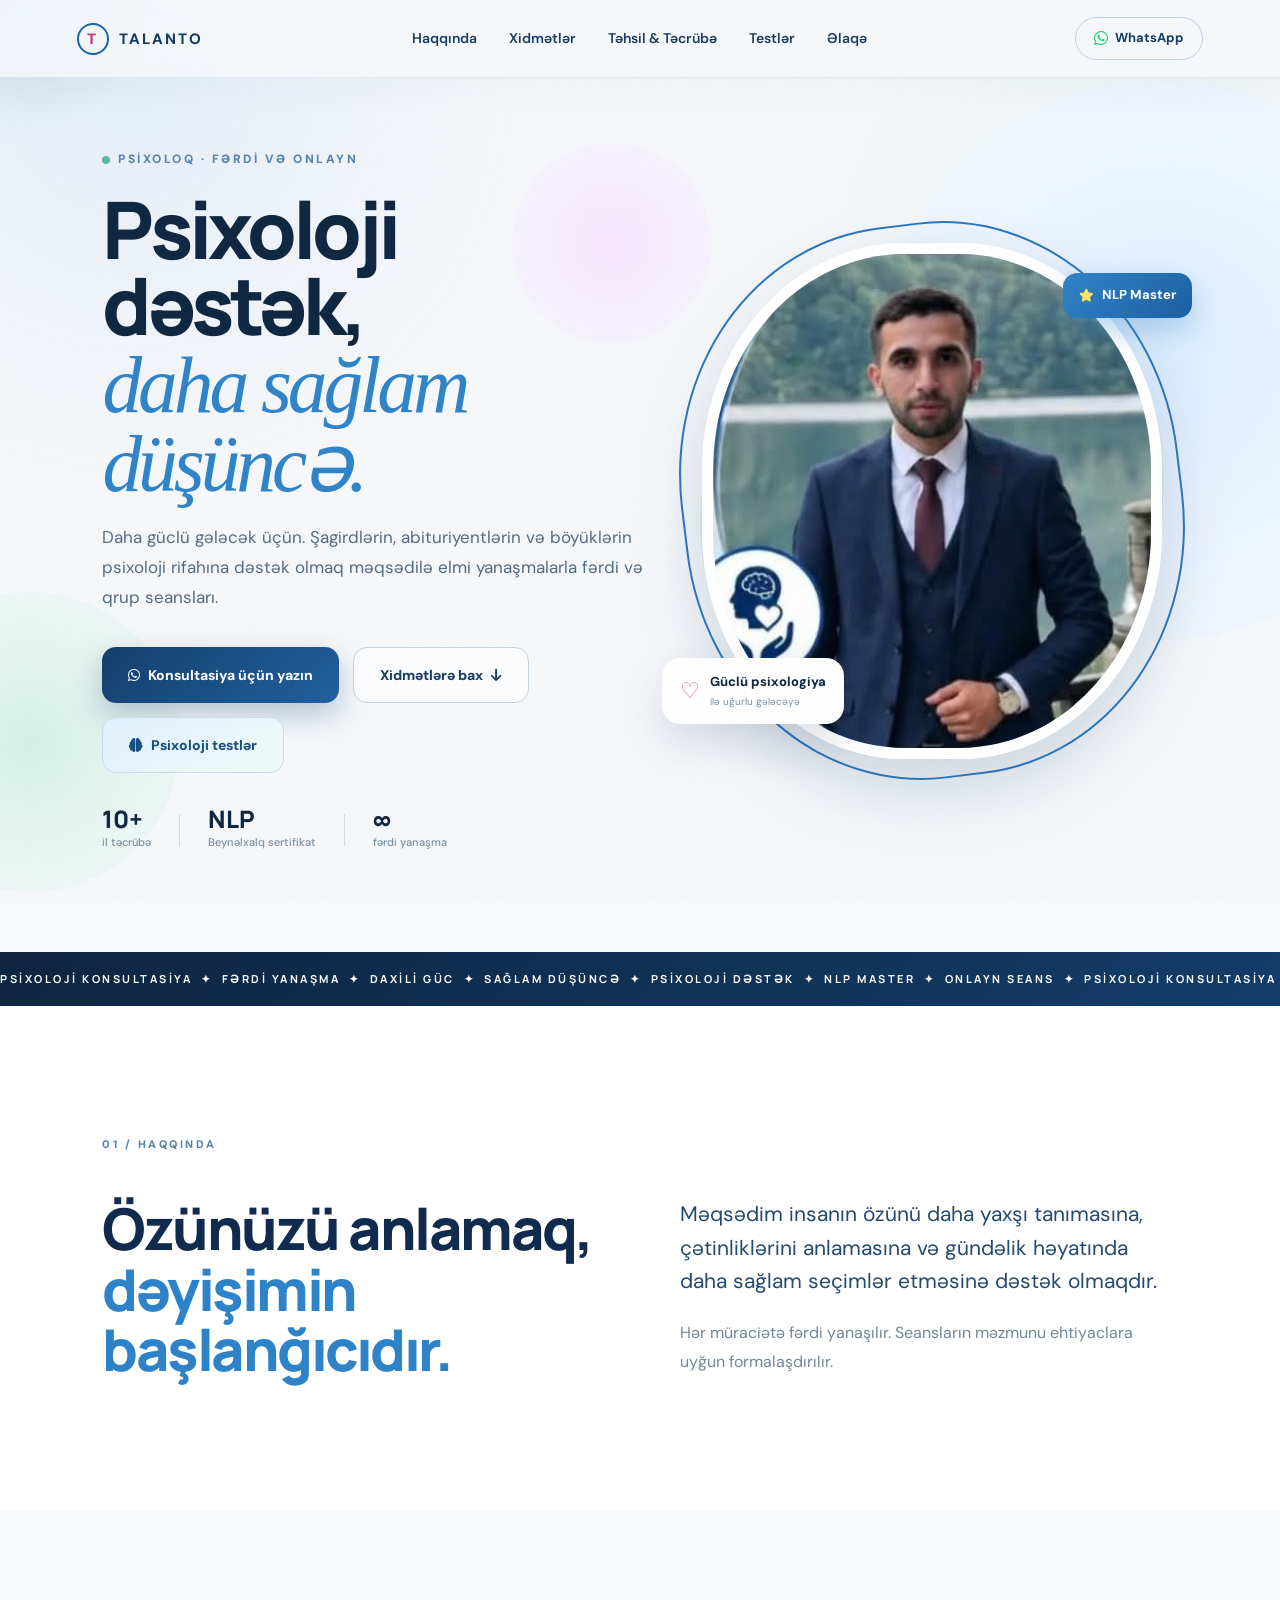
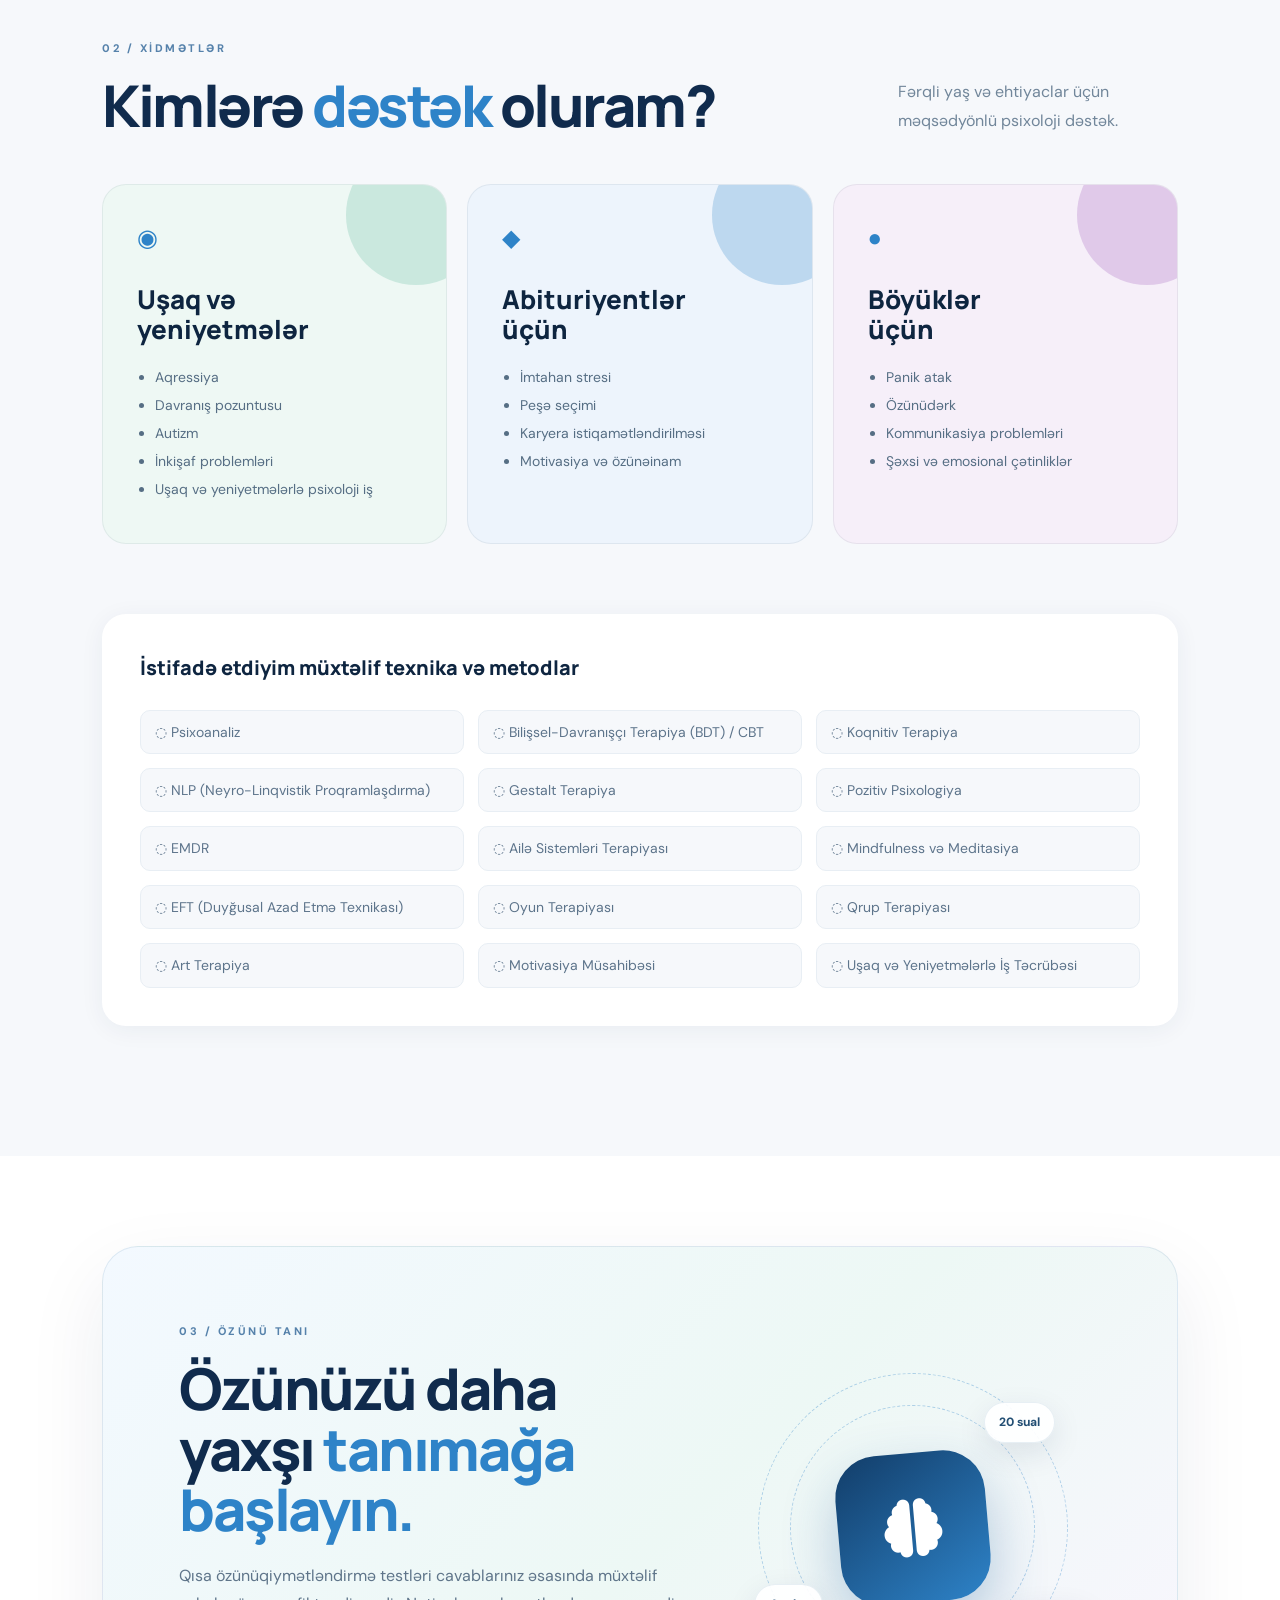
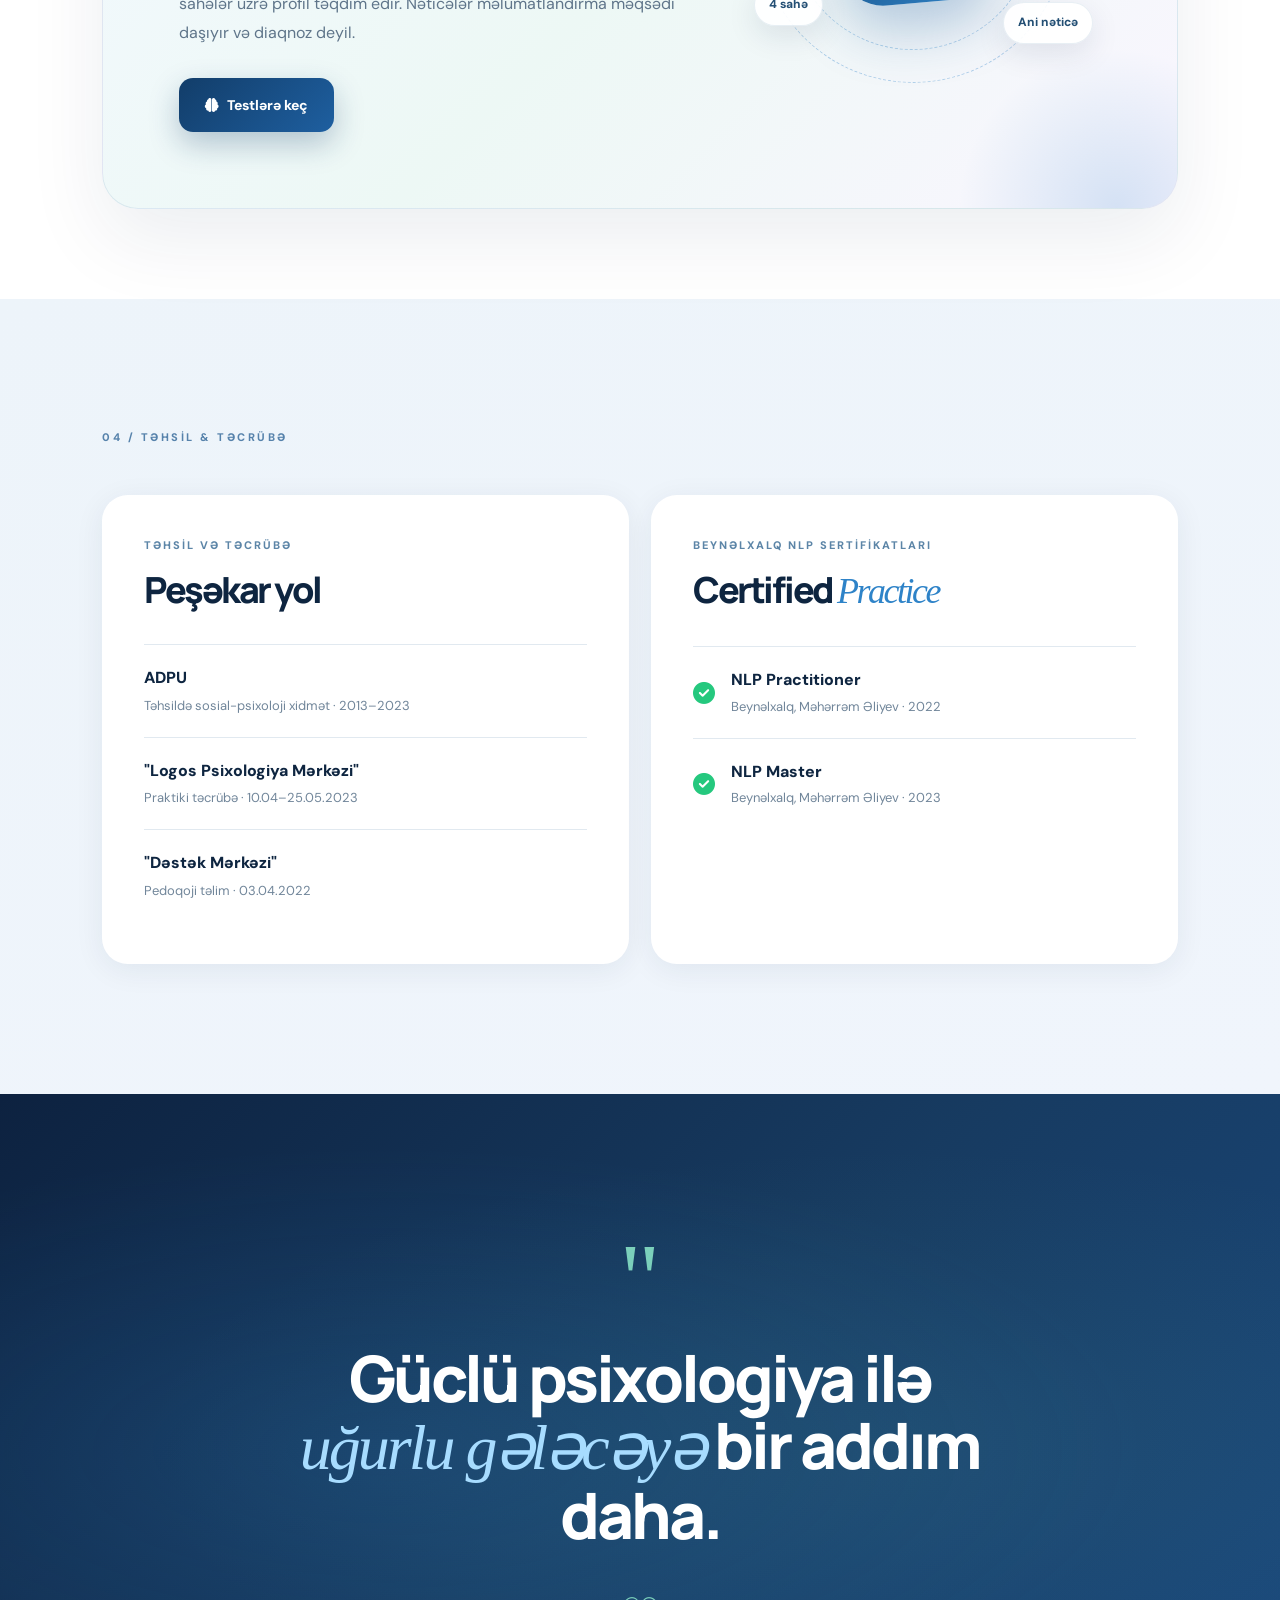
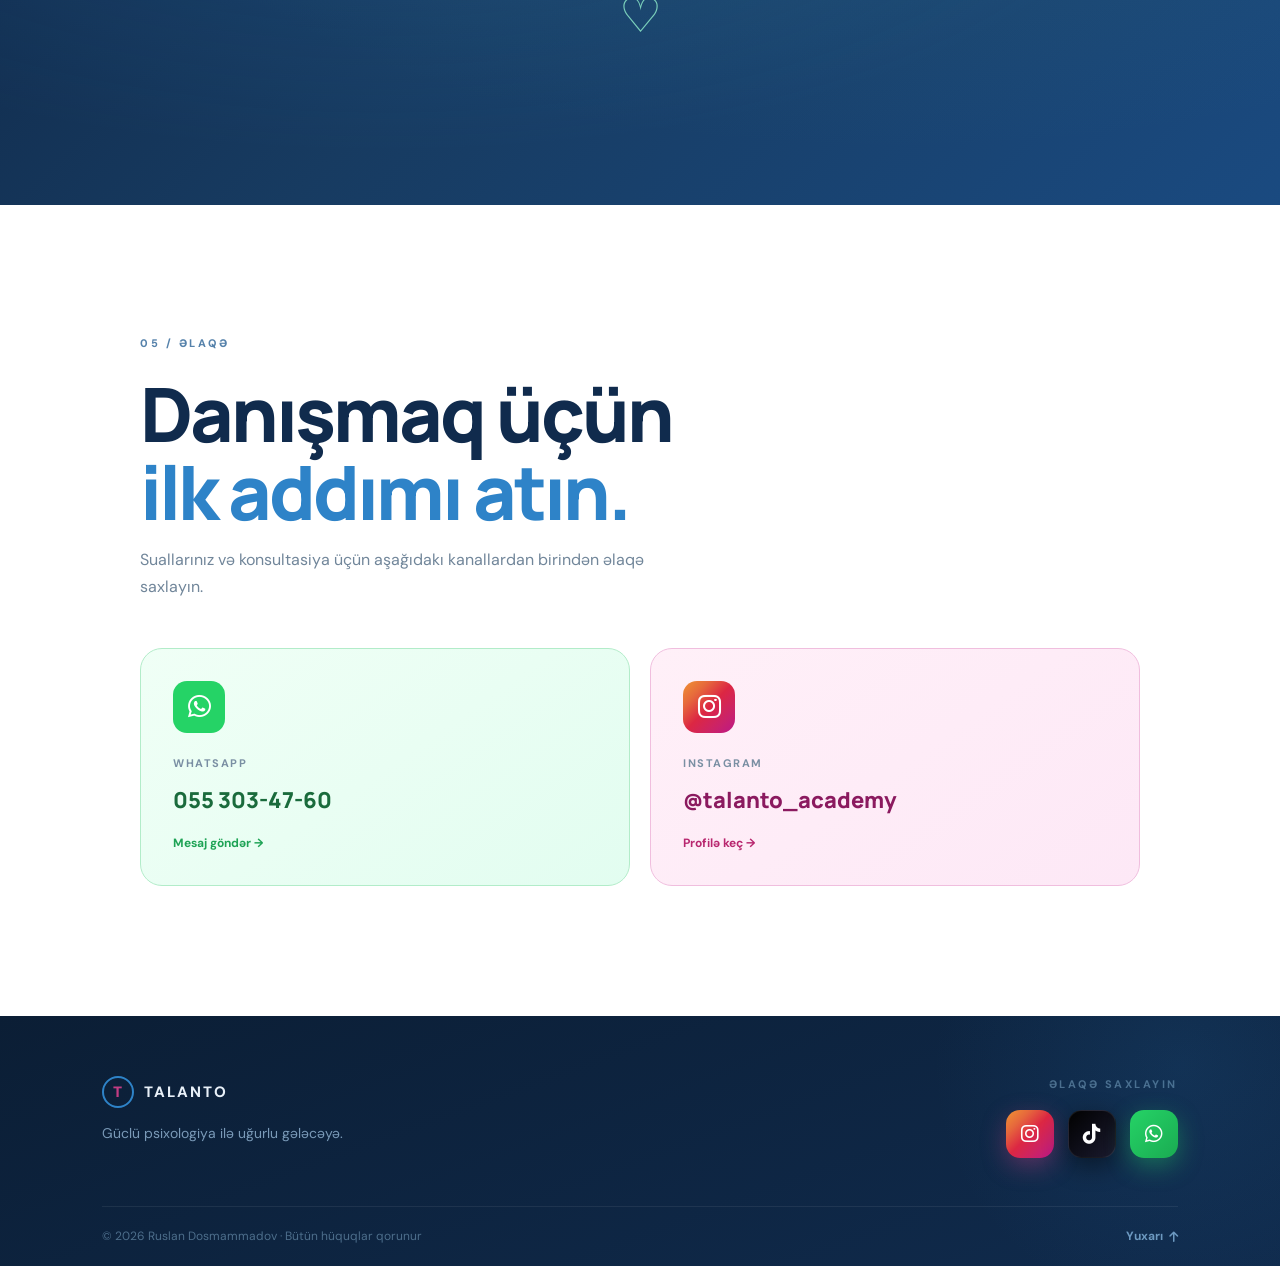
==== commit 22dd9b07: "Add files via upload" ====
--- a/index.html
+++ b/index.html
@@ -43,6 +43,7 @@
       <a href="#haqqinda">Haqqında</a>
       <a href="#xidmetler">Xidmətlər</a>
       <a href="#tecrube">Təhsil &amp; Təcrübə</a>
+      <a href="./tests.html">Testlər</a>
       <a href="#elaqe">Əlaqə</a>
     </nav>
 
@@ -64,6 +65,7 @@
     <a href="#haqqinda" class="mob-link">Haqqında</a>
     <a href="#xidmetler" class="mob-link">Xidmətlər</a>
     <a href="#tecrube" class="mob-link">Təhsil &amp; Təcrübə</a>
+    <a href="./tests.html" class="mob-link">Testlər</a>
     <a href="#elaqe" class="mob-link">Əlaqə</a>
     <a href="https://wa.me/994553034760" target="_blank" rel="noopener" class="mob-cta">
       <i class="fa-brands fa-whatsapp"></i> WhatsApp ilə yazın
@@ -108,6 +110,10 @@
           <a class="btn ghost" href="#xidmetler">
             Xidmətlərə bax
             <i class="fa-solid fa-arrow-down"></i>
+          </a>
+          <a class="btn test-btn" href="./tests.html">
+            <i class="fa-solid fa-brain"></i>
+            Psixoloji testlər
           </a>
         </div>
 
@@ -274,10 +280,35 @@
     </section>
 
     <!-- ═══════════════════════════════════════════
+         PSYCHOLOGICAL TESTS
+    ═══════════════════════════════════════════ -->
+    <section class="section tests-preview" id="testler">
+      <div class="tests-preview-card reveal">
+        <div class="tests-preview-copy">
+          <div class="section-tag">03 / Özünü tanı</div>
+          <h2>Özünüzü daha yaxşı <span>tanımağa başlayın.</span></h2>
+          <p>Qısa özünüqiymətləndirmə testləri cavablarınız əsasında müxtəlif sahələr üzrə profil təqdim edir. Nəticələr məlumatlandırma məqsədi daşıyır və diaqnoz deyil.</p>
+          <a class="btn primary" href="./tests.html">
+            <i class="fa-solid fa-brain"></i>
+            Testlərə keç
+          </a>
+        </div>
+        <div class="tests-preview-visual" aria-hidden="true">
+          <div class="preview-orbit orbit-one"></div>
+          <div class="preview-orbit orbit-two"></div>
+          <div class="brain-core"><i class="fa-solid fa-brain"></i></div>
+          <span class="mini-chip chip-a">20 sual</span>
+          <span class="mini-chip chip-b">4 sahə</span>
+          <span class="mini-chip chip-c">Ani nəticə</span>
+        </div>
+      </div>
+    </section>
+
+    <!-- ═══════════════════════════════════════════
          CREDENTIALS / TƏHSİL & TƏCRÜBƏ
     ═══════════════════════════════════════════ -->
     <section class="section credentials" id="tecrube">
-      <div class="section-tag">03 / Təhsil &amp; Təcrübə</div>
+      <div class="section-tag">04 / Təhsil &amp; Təcrübə</div>
 
       <div class="cred-grid">
 
@@ -344,7 +375,7 @@
     ═══════════════════════════════════════════ -->
     <section class="contact" id="elaqe">
       <div class="contact-inner">
-        <div class="section-tag">04 / Əlaqə</div>
+        <div class="section-tag">05 / Əlaqə</div>
 
         <h2>
           Danışmaq üçün<br>
@@ -401,14 +432,67 @@
        FOOTER
   ═══════════════════════════════════════════ -->
   <footer>
-    <div class="brand">
-      <span class="brand-mark">T</span>
-      TALANTO
+    <div class="footer-inner">
+      <!-- Top row: brand + social -->
+      <div class="footer-top-row">
+
+        <!-- Brand -->
+        <div class="footer-brand">
+          <a class="brand" href="#home">
+            <span class="brand-mark">T</span>
+            TALANTO
+          </a>
+          <p class="footer-tagline">Güclü psixologiya ilə uğurlu gələcəyə.</p>
+        </div>
+
+        <!-- Social links -->
+        <div class="footer-social">
+          <span class="footer-social-label">Əlaqə saxlayın</span>
+          <div class="social-icons">
+            <a
+              href="https://instagram.com/talanto_academy"
+              target="_blank"
+              rel="noopener"
+              class="social-icon instagram"
+              aria-label="Instagram"
+              title="Instagram"
+            >
+              <i class="fa-brands fa-instagram"></i>
+            </a>
+            <a
+              href="https://www.tiktok.com/@talanto_academy"
+              target="_blank"
+              rel="noopener"
+              class="social-icon tiktok"
+              aria-label="TikTok"
+              title="TikTok"
+            >
+              <i class="fa-brands fa-tiktok"></i>
+            </a>
+            <a
+              href="https://wa.me/994553034760"
+              target="_blank"
+              rel="noopener"
+              class="social-icon whatsapp"
+              aria-label="WhatsApp"
+              title="WhatsApp"
+            >
+              <i class="fa-brands fa-whatsapp"></i>
+            </a>
+          </div>
+        </div>
+
+      </div>
+
+      <!-- Bottom bar -->
+      <div class="footer-bottom">
+        <span>© 2026 Ruslan Dosmammadov · Bütün hüquqlar qorunur</span>
+        <a href="#home" class="back-top">
+          Yuxarı <i class="fa-solid fa-arrow-up"></i>
+        </a>
+      </div>
+
     </div>
-    <span>© 2026 Ruslan Dosmammadov</span>
-    <a href="#home" class="back-top">
-      Yuxarı <i class="fa-solid fa-arrow-up"></i>
-    </a>
   </footer>
 
   <!-- Scripts -->
--- a/style.css
+++ b/style.css
@@ -1139,24 +1139,152 @@
    FOOTER
 ════════════════════════════════════════════════ */
 footer {
+  background: linear-gradient(160deg, #0b1e35 0%, #102b4d 100%);
+  padding: 60px 8vw 0;
+  color: #a8bdcf;
+  position: relative;
+  overflow: hidden;
+}
+
+footer::before {
+  content: "";
+  position: absolute;
+  width: 500px;
+  height: 500px;
+  border-radius: 50%;
+  background: radial-gradient(circle, rgba(46,131,200,0.12), transparent 70%);
+  right: -150px;
+  top: -200px;
+  pointer-events: none;
+}
+
+.footer-inner {
+  display: flex;
+  flex-direction: column;
+  gap: 48px;
+}
+
+/* Footer top row: brand + social */
+.footer-top-row {
+  display: flex;
+  justify-content: space-between;
+  align-items: flex-start;
+  flex-wrap: wrap;
+  gap: 40px;
+}
+
+.footer-brand .brand {
+  color: #e8f0f8;
+}
+
+.footer-brand .brand-mark {
+  border-color: #2e83c8;
+  color: #c23c83;
+}
+
+.footer-tagline {
+  margin-top: 14px;
+  font-size: 14px;
+  line-height: 1.7;
+  color: #7a9ab8;
+  max-width: 260px;
+}
+
+/* Social icons */
+.footer-social {
+  display: flex;
+  flex-direction: column;
+  align-items: flex-end;
+  gap: 16px;
+}
+
+.footer-social-label {
+  font-size: 11px;
+  text-transform: uppercase;
+  letter-spacing: 2.5px;
+  font-weight: 700;
+  color: #4d6e8b;
+}
+
+.social-icons {
+  display: flex;
+  gap: 14px;
+}
+
+.social-icon {
+  display: grid;
+  place-items: center;
+  width: 48px;
+  height: 48px;
+  border-radius: 14px;
+  font-size: 20px;
+  color: #fff;
+  transition: all 0.35s cubic-bezier(0.34, 1.56, 0.64, 1);
+  position: relative;
+  overflow: hidden;
+}
+
+.social-icon::before {
+  content: "";
+  position: absolute;
+  inset: 0;
+  opacity: 0;
+  transition: opacity 0.3s;
+  background: rgba(255,255,255,0.15);
+}
+
+.social-icon:hover::before { opacity: 1; }
+
+.social-icon:hover {
+  transform: translateY(-6px) scale(1.08);
+}
+
+.social-icon.instagram {
+  background: linear-gradient(135deg, #f09433 0%, #e6683c 25%, #dc2743 50%, #cc2366 75%, #bc1888 100%);
+  box-shadow: 0 8px 24px rgba(194, 60, 131, 0.4);
+}
+
+.social-icon.instagram:hover {
+  box-shadow: 0 16px 36px rgba(194, 60, 131, 0.55);
+}
+
+.social-icon.tiktok {
+  background: linear-gradient(135deg, #010101 0%, #1a1a2e 100%);
+  box-shadow: 0 8px 24px rgba(0, 0, 0, 0.45);
+  border: 1px solid rgba(255,255,255,0.08);
+}
+
+.social-icon.tiktok:hover {
+  box-shadow: 0 16px 36px rgba(0, 0, 0, 0.6);
+}
+
+.social-icon.whatsapp {
+  background: linear-gradient(135deg, #25d366 0%, #1aab52 100%);
+  box-shadow: 0 8px 24px rgba(37, 211, 102, 0.38);
+}
+
+.social-icon.whatsapp:hover {
+  box-shadow: 0 16px 36px rgba(37, 211, 102, 0.55);
+}
+
+/* Footer bottom bar */
+.footer-bottom {
   display: flex;
   justify-content: space-between;
   align-items: center;
-  padding: 30px 8vw;
-  background: #f6f8fb;
-  border-top: 1px solid #e1e9f0;
-  color: #7b8fa1;
+  padding: 20px 0;
+  border-top: 1px solid rgba(255,255,255,0.07);
   font-size: 12px;
-  font-weight: 500;
-  gap: 16px;
+  color: #4d6e8b;
   flex-wrap: wrap;
+  gap: 12px;
 }
 
 .back-top {
   display: flex;
   align-items: center;
   gap: 6px;
-  color: #173b61;
+  color: #6f9ac0;
   font-weight: 700;
   font-size: 12px;
   transition: all 0.3s;
@@ -1164,7 +1292,22 @@
 
 .back-top:hover {
   color: #2e83c8;
-  transform: translateY(-2px);
+  transform: translateY(-3px);
+}
+
+@media (max-width: 640px) {
+  .footer-top-row {
+    flex-direction: column;
+    align-items: flex-start;
+  }
+  .footer-social {
+    align-items: flex-start;
+  }
+  .footer-bottom {
+    flex-direction: column;
+    align-items: flex-start;
+    gap: 10px;
+  }
 }
 
 /* ════════════════════════════════════════════════
@@ -1326,4 +1469,132 @@
   .service-list {
     padding: 24px;
   }
-}+}
+/* ════════════════════════════════════════════════
+   POLISH + TESTS PREVIEW
+════════════════════════════════════════════════ */
+body::before {
+  content: "";
+  position: fixed;
+  inset: 0;
+  pointer-events: none;
+  z-index: -1;
+  background:
+    radial-gradient(circle at 10% 10%, rgba(46, 131, 200, .08), transparent 28%),
+    radial-gradient(circle at 90% 30%, rgba(93, 182, 155, .07), transparent 26%);
+}
+
+.nav {
+  box-shadow: 0 10px 40px rgba(16, 43, 77, 0.035);
+}
+
+.btn.test-btn {
+  color: #154d7f;
+  background: linear-gradient(135deg, rgba(225, 241, 255, .9), rgba(238, 250, 247, .92));
+  border: 1px solid #c8deef;
+}
+
+.btn.test-btn:hover {
+  transform: translateY(-4px);
+  box-shadow: 0 18px 34px rgba(46, 131, 200, .14);
+  border-color: #86b6d8;
+}
+
+.tests-preview {
+  background: #fff;
+  padding-top: 90px;
+  padding-bottom: 90px;
+}
+
+.tests-preview-card {
+  position: relative;
+  overflow: hidden;
+  display: grid;
+  grid-template-columns: 1.15fr .85fr;
+  gap: 36px;
+  align-items: center;
+  padding: clamp(34px, 6vw, 76px);
+  border-radius: 36px;
+  background: linear-gradient(135deg, #f3f9ff 0%, #edf8f5 52%, #faf6ff 100%);
+  border: 1px solid rgba(34, 95, 145, .11);
+  box-shadow: 0 30px 80px rgba(16, 43, 77, .08);
+}
+
+.tests-preview-card::after {
+  content: "";
+  position: absolute;
+  width: 320px;
+  height: 320px;
+  right: -100px;
+  bottom: -160px;
+  background: radial-gradient(circle, rgba(46, 131, 200, .18), transparent 70%);
+}
+
+.tests-preview-copy { position: relative; z-index: 2; }
+.tests-preview-copy h2 { margin-bottom: 22px; }
+.tests-preview-copy p {
+  color: #5f758a;
+  max-width: 650px;
+  font-size: 16px;
+  line-height: 1.8;
+  margin-bottom: 30px;
+}
+
+.tests-preview-visual {
+  min-height: 320px;
+  position: relative;
+  display: grid;
+  place-items: center;
+}
+
+.brain-core {
+  width: 150px;
+  height: 150px;
+  border-radius: 42px;
+  display: grid;
+  place-items: center;
+  font-size: 58px;
+  color: #fff;
+  background: linear-gradient(145deg, #123d69, #2e83c8);
+  box-shadow: 0 25px 55px rgba(29, 94, 154, .3);
+  transform: rotate(-5deg);
+  z-index: 2;
+}
+
+.preview-orbit {
+  position: absolute;
+  border: 1px dashed rgba(46, 131, 200, .35);
+  border-radius: 50%;
+  animation: orbitSpin 18s linear infinite;
+}
+.orbit-one { width: 245px; height: 245px; }
+.orbit-two { width: 310px; height: 310px; animation-direction: reverse; animation-duration: 24s; }
+@keyframes orbitSpin { to { transform: rotate(360deg); } }
+
+.mini-chip {
+  position: absolute;
+  z-index: 3;
+  padding: 10px 14px;
+  border-radius: 999px;
+  background: rgba(255,255,255,.92);
+  border: 1px solid rgba(30, 95, 145, .1);
+  color: #234f74;
+  font-size: 12px;
+  font-weight: 800;
+  box-shadow: 0 10px 30px rgba(16,43,77,.1);
+}
+.chip-a { top: 34px; right: 12%; }
+.chip-b { left: 8%; bottom: 62px; }
+.chip-c { right: 2%; bottom: 44px; }
+
+@media (max-width: 900px) {
+  .tests-preview-card { grid-template-columns: 1fr; text-align: center; }
+  .tests-preview-copy p { margin-left: auto; margin-right: auto; }
+  .tests-preview-visual { min-height: 280px; }
+}
+
+@media (max-width: 560px) {
+  .tests-preview-card { padding: 28px 20px; border-radius: 26px; }
+  .tests-preview-visual { transform: scale(.9); }
+  .hero-actions .btn { width: 100%; justify-content: center; }
+}
